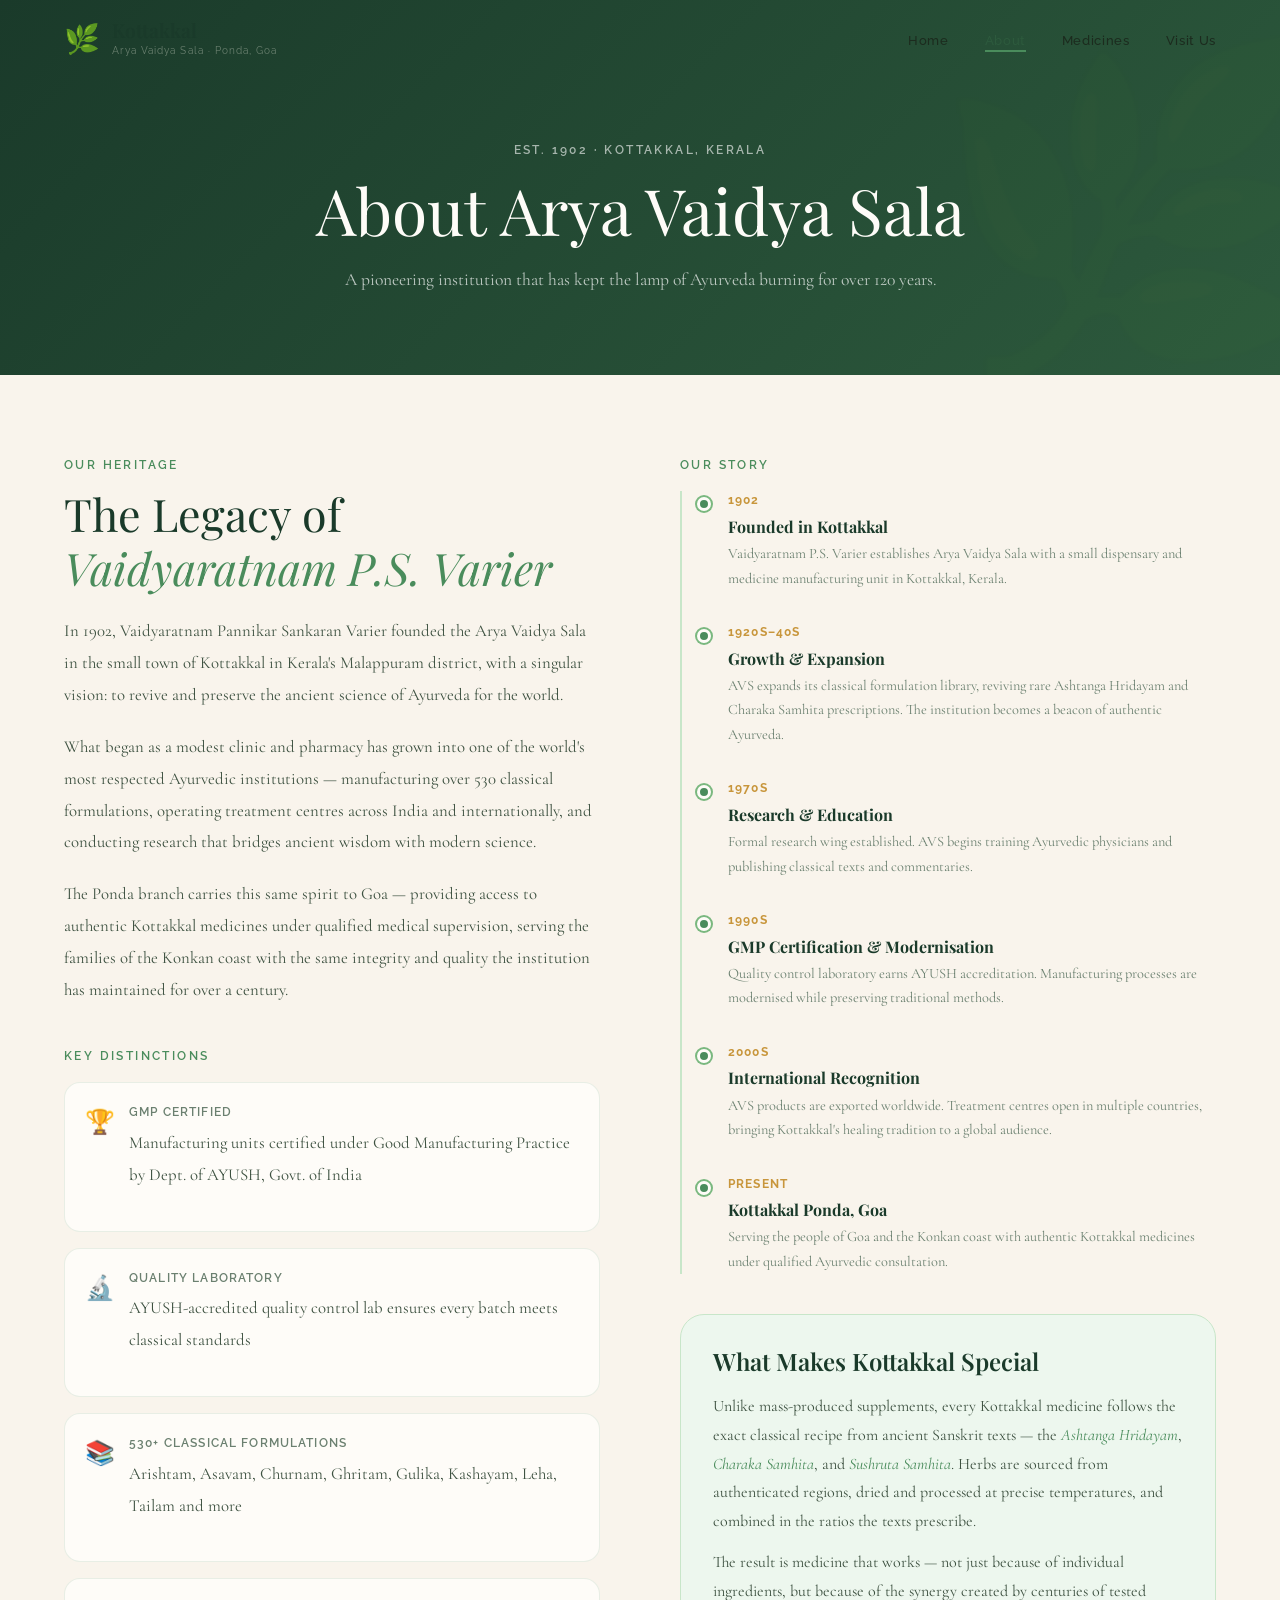
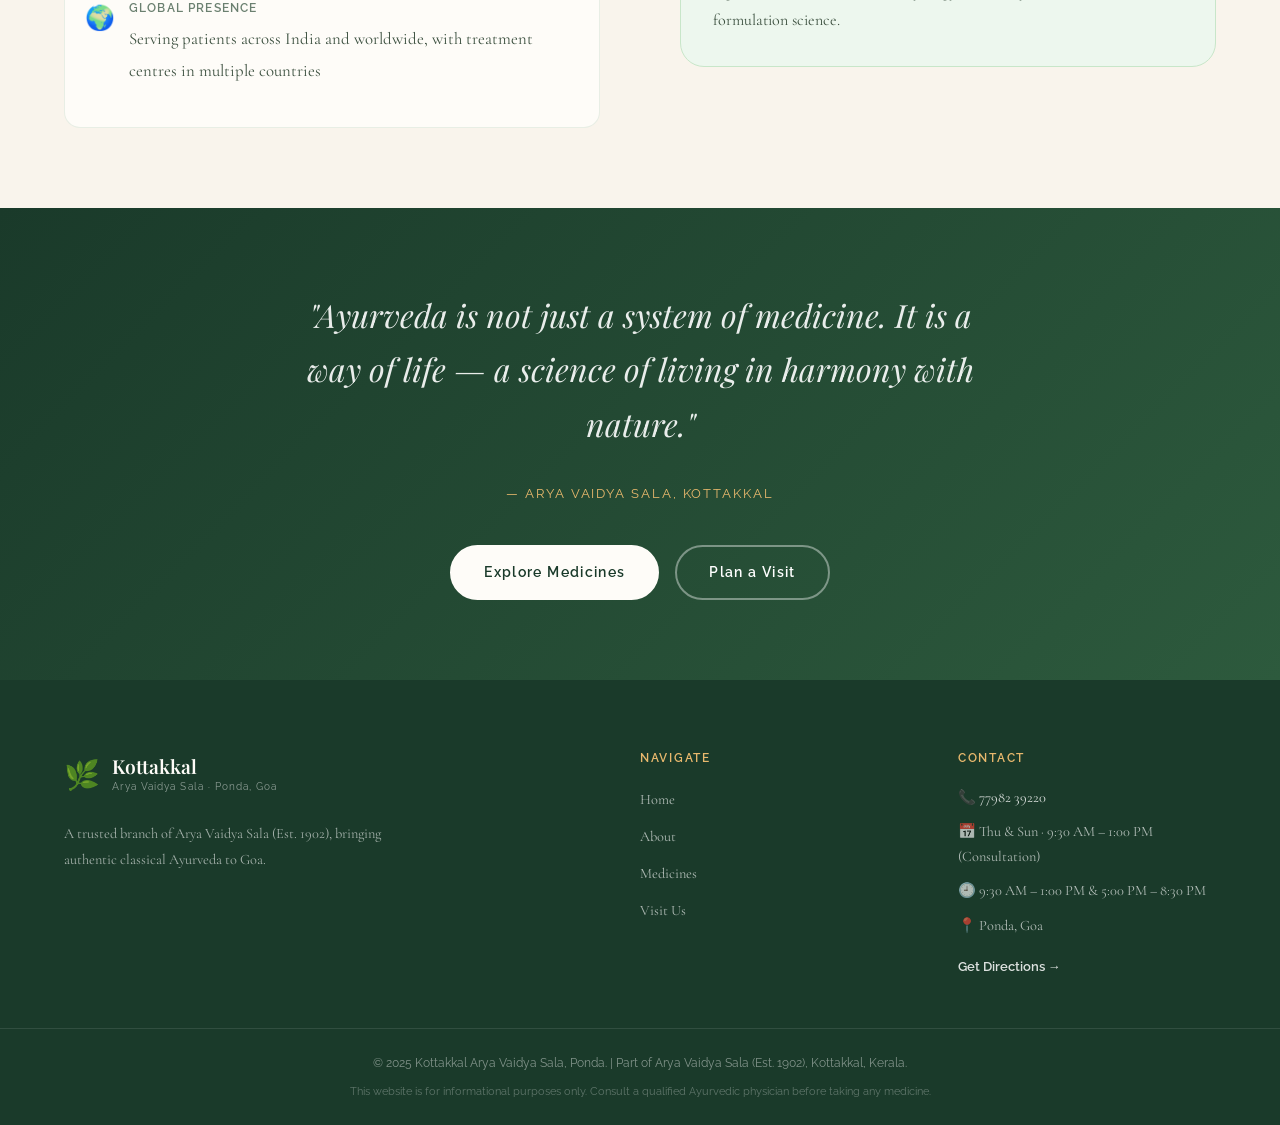
==== about.html @ ba640cdd "Initial commit — Kottakkal website with Google Analytics" ====
<!DOCTYPE html>
<html lang="en">
<head>
  <!-- Google tag (gtag.js) -->
  <script async src="https://www.googletagmanager.com/gtag/js?id=G-P31YFBQ4NJ"></script>
  <script>
    window.dataLayer = window.dataLayer || [];
    function gtag(){dataLayer.push(arguments);}
    gtag('js', new Date());

    gtag('config', 'G-P31YFBQ4NJ');
  </script>
  <meta charset="UTF-8" />
  <meta name="viewport" content="width=device-width, initial-scale=1.0" />
  <title>About – Kottakkal Arya Vaidya Sala, Ponda Goa</title>
  <link rel="stylesheet" href="style.css" />
  <link href="https://fonts.googleapis.com/css2?family=Playfair+Display:ital,wght@0,400;0,600;1,400&family=Cormorant+Garamond:ital,wght@0,300;0,400;1,300&family=Raleway:wght@300;400;500;600&display=swap" rel="stylesheet" />
  <!-- Security -->
  <meta http-equiv="X-Content-Type-Options" content="nosniff" />
  <meta name="referrer" content="strict-origin-when-cross-origin" />
  <!-- Google Analytics 4 — Replace G-XXXXXXXXXX with your Measurement ID from analytics.google.com -->
  <script async src="https://www.googletagmanager.com/gtag/js?id=G-XXXXXXXXXX"></script>
  <script>
    window.dataLayer = window.dataLayer || [];
    function gtag(){dataLayer.push(arguments);}
    gtag('js', new Date());
    gtag('config', 'G-XXXXXXXXXX');
  </script>
</head>
<body>

<!-- NAV -->
<nav class="navbar scrolled" id="navbar">
  <div class="nav-inner">
    <a href="index.html" class="logo">
      <div class="logo-leaf">🌿</div>
      <div>
        <span class="logo-title">Kottakkal</span>
        <span class="logo-sub">Arya Vaidya Sala · Ponda, Goa</span>
      </div>
    </a>
    <ul class="nav-links">
      <li><a href="index.html">Home</a></li>
      <li><a href="about.html" class="active">About</a></li>
      <li><a href="medicines.html">Medicines</a></li>
      <li><a href="index.html#visit">Visit Us</a></li>
    </ul>
    <button class="hamburger" id="hamburger" aria-label="Toggle menu">
      <span></span><span></span><span></span>
    </button>
  </div>
</nav>

<!-- PAGE HERO -->
<div class="page-hero">
  <span class="section-label" style="color:rgba(255,255,255,0.6);">Est. 1902 · Kottakkal, Kerala</span>
  <h1>About Arya Vaidya Sala</h1>
  <p>A pioneering institution that has kept the lamp of Ayurveda burning for over 120 years.</p>
</div>

<!-- ABOUT CONTENT -->
<section class="about-content">
  <div class="container">
    <div class="about-grid reveal-section">
      <div class="about-text">
        <span class="section-label">Our Heritage</span>
        <h2>The Legacy of<br><em>Vaidyaratnam P.S. Varier</em></h2>
        <p>
          In 1902, Vaidyaratnam Pannikar Sankaran Varier founded the Arya Vaidya Sala in the small town of Kottakkal in Kerala's Malappuram district, with a singular vision: to revive and preserve the ancient science of Ayurveda for the world.
        </p>
        <p>
          What began as a modest clinic and pharmacy has grown into one of the world's most respected Ayurvedic institutions — manufacturing over 530 classical formulations, operating treatment centres across India and internationally, and conducting research that bridges ancient wisdom with modern science.
        </p>
        <p>
          The Ponda branch carries this same spirit to Goa — providing access to authentic Kottakkal medicines under qualified medical supervision, serving the families of the Konkan coast with the same integrity and quality the institution has maintained for over a century.
        </p>

        <div style="margin-top: 40px;">
          <span class="section-label">Key Distinctions</span>
          <div style="display:grid; gap:16px; margin-top:16px;">
            <div class="v-card">
              <div class="v-icon">🏆</div>
              <div>
                <strong>GMP Certified</strong>
                <p>Manufacturing units certified under Good Manufacturing Practice by Dept. of AYUSH, Govt. of India</p>
              </div>
            </div>
            <div class="v-card">
              <div class="v-icon">🔬</div>
              <div>
                <strong>Quality Laboratory</strong>
                <p>AYUSH-accredited quality control lab ensures every batch meets classical standards</p>
              </div>
            </div>
            <div class="v-card">
              <div class="v-icon">📚</div>
              <div>
                <strong>530+ Classical Formulations</strong>
                <p>Arishtam, Asavam, Churnam, Ghritam, Gulika, Kashayam, Leha, Tailam and more</p>
              </div>
            </div>
            <div class="v-card">
              <div class="v-icon">🌍</div>
              <div>
                <strong>Global Presence</strong>
                <p>Serving patients across India and worldwide, with treatment centres in multiple countries</p>
              </div>
            </div>
          </div>
        </div>
      </div>

      <div>
        <span class="section-label">Our Story</span>
        <div class="timeline" style="margin-top:16px;">
          <div class="tl-item">
            <div class="tl-year">1902</div>
            <h4>Founded in Kottakkal</h4>
            <p>Vaidyaratnam P.S. Varier establishes Arya Vaidya Sala with a small dispensary and medicine manufacturing unit in Kottakkal, Kerala.</p>
          </div>
          <div class="tl-item">
            <div class="tl-year">1920s–40s</div>
            <h4>Growth & Expansion</h4>
            <p>AVS expands its classical formulation library, reviving rare Ashtanga Hridayam and Charaka Samhita prescriptions. The institution becomes a beacon of authentic Ayurveda.</p>
          </div>
          <div class="tl-item">
            <div class="tl-year">1970s</div>
            <h4>Research & Education</h4>
            <p>Formal research wing established. AVS begins training Ayurvedic physicians and publishing classical texts and commentaries.</p>
          </div>
          <div class="tl-item">
            <div class="tl-year">1990s</div>
            <h4>GMP Certification & Modernisation</h4>
            <p>Quality control laboratory earns AYUSH accreditation. Manufacturing processes are modernised while preserving traditional methods.</p>
          </div>
          <div class="tl-item">
            <div class="tl-year">2000s</div>
            <h4>International Recognition</h4>
            <p>AVS products are exported worldwide. Treatment centres open in multiple countries, bringing Kottakkal's healing tradition to a global audience.</p>
          </div>
          <div class="tl-item">
            <div class="tl-year">Present</div>
            <h4>Kottakkal Ponda, Goa</h4>
            <p>Serving the people of Goa and the Konkan coast with authentic Kottakkal medicines under qualified Ayurvedic consultation.</p>
          </div>
        </div>

        <div style="margin-top:40px; background: var(--green-mist); border-radius: var(--radius-lg); padding: 32px; border: 1px solid var(--green-pale);">
          <h3 style="color: var(--green-deep); margin-bottom: 16px;">What Makes Kottakkal Special</h3>
          <p style="font-size: 1rem; color: var(--text-mid); line-height: 1.8;">
            Unlike mass-produced supplements, every Kottakkal medicine follows the exact classical recipe from ancient Sanskrit texts — the <em>Ashtanga Hridayam</em>, <em>Charaka Samhita</em>, and <em>Sushruta Samhita</em>. Herbs are sourced from authenticated regions, dried and processed at precise temperatures, and combined in the ratios the texts prescribe.
          </p>
          <p style="font-size: 1rem; color: var(--text-mid); line-height: 1.8; margin-top: 12px;">
            The result is medicine that works — not just because of individual ingredients, but because of the synergy created by centuries of tested formulation science.
          </p>
        </div>
      </div>
    </div>
  </div>
</section>

<!-- PHILOSOPHY CALL OUT -->
<section style="background: linear-gradient(135deg, var(--green-deep), var(--green-forest)); padding: 80px 0; text-align: center;">
  <div class="container">
    <p style="font-family: var(--font-display); font-size: clamp(1.4rem, 3vw, 2rem); color: rgba(255,255,255,0.9); font-style: italic; max-width: 700px; margin: 0 auto 32px; line-height: 1.7;">
      "Ayurveda is not just a system of medicine. It is a way of life — a science of living in harmony with nature."
    </p>
    <p style="font-family: var(--font-ui); font-size: 0.8rem; letter-spacing: 0.15em; text-transform: uppercase; color: var(--gold-light);">— Arya Vaidya Sala, Kottakkal</p>
    <div style="margin-top: 40px; display: flex; gap: 16px; justify-content: center; flex-wrap: wrap;">
      <a href="medicines.html" class="btn btn-light">Explore Medicines</a>
      <a href="index.html#visit" class="btn btn-outline" style="border-color:rgba(255,255,255,0.4); color:white;">Plan a Visit</a>
    </div>
  </div>
</section>

<!-- FOOTER -->
<footer class="footer">
  <div class="footer-top">
    <div class="container">
      <div class="footer-grid">
        <div class="f-brand">
          <div class="logo">
            <div class="logo-leaf">🌿</div>
            <div>
              <span class="logo-title">Kottakkal</span>
              <span class="logo-sub">Arya Vaidya Sala · Ponda, Goa</span>
            </div>
          </div>
          <p>A trusted branch of Arya Vaidya Sala (Est. 1902), bringing authentic classical Ayurveda to Goa.</p>
        </div>
        <div class="f-links">
          <h4>Navigate</h4>
          <ul>
            <li><a href="index.html">Home</a></li>
            <li><a href="about.html">About</a></li>
            <li><a href="medicines.html">Medicines</a></li>
            <li><a href="index.html#visit">Visit Us</a></li>
          </ul>
        </div>
        <div class="f-contact">
          <h4>Contact</h4>
          <p>📞 <a href="tel:+917798239220">77982 39220</a></p>
          <p>📅 Thu &amp; Sun · 9:30 AM – 1:00 PM (Consultation)</p>
          <p>🕘 9:30 AM – 1:00 PM &amp; 5:00 PM – 8:30 PM</p>
          <p>📍 Ponda, Goa</p>
          <a href="https://share.google/JY4c1qZV1Y5HdzWoJ" target="_blank" rel="noopener noreferrer" class="map-link">Get Directions →</a>
        </div>
      </div>
    </div>
  </div>
  <div class="footer-bottom">
    <p>© 2025 Kottakkal Arya Vaidya Sala, Ponda. | Part of Arya Vaidya Sala (Est. 1902), Kottakkal, Kerala.</p>
    <p class="disclaimer">This website is for informational purposes only. Consult a qualified Ayurvedic physician before taking any medicine.</p>
  </div>
</footer>

<script src="script.js"></script>
</body>
</html>
---- style.css ----
/* ============================================================
   KOTTAKKAL ARYA VAIDYA SALA – PONDA, GOA
   Natural · Organic · Ayurvedic Design System
   ============================================================ */

/* ─── CSS VARIABLES ─── */
:root {
  --green-deep:    #1a3a2a;
  --green-forest:  #2d5a3d;
  --green-mid:     #4a8c5c;
  --green-light:   #7ab87f;
  --green-pale:    #c8e6c9;
  --green-mist:    #edf7ee;

  --gold:          #c8963c;
  --gold-light:    #e8b86d;
  --gold-pale:     #fdf3e3;

  --earth:         #8b5e3c;
  --earth-light:   #d4956a;

  --goa-terracotta:#c96b3b;
  --goa-teal:      #2a7c6f;
  --goa-sand:      #f5ead6;
  --kerala-red:    #b5341e;
  --kerala-ochre:  #d4893a;

  --white:         #fefcf8;
  --cream:         #f9f4ec;
  --text-dark:     #1c2b1e;
  --text-mid:      #3d5140;
  --text-soft:     #6b8070;

  --shadow-soft:   0 8px 32px rgba(26,58,42,0.10);
  --shadow-card:   0 4px 24px rgba(26,58,42,0.12);
  --shadow-hover:  0 12px 40px rgba(26,58,42,0.20);

  --radius-sm:     8px;
  --radius-md:     16px;
  --radius-lg:     24px;
  --radius-xl:     40px;

  --font-display:  'Playfair Display', Georgia, serif;
  --font-body:     'Cormorant Garamond', Georgia, serif;
  --font-ui:       'Raleway', sans-serif;

  --transition:    all 0.4s cubic-bezier(0.25, 0.46, 0.45, 0.94);
}

/* ─── RESET & BASE ─── */
*, *::before, *::after { box-sizing: border-box; margin: 0; padding: 0; }

html {
  scroll-behavior: smooth;
  font-size: 16px;
}

body {
  font-family: var(--font-body);
  background: var(--white);
  color: var(--text-dark);
  overflow-x: hidden;
  line-height: 1.7;
}

a { text-decoration: none; color: inherit; }
ul { list-style: none; }
img { max-width: 100%; display: block; }

.container {
  max-width: 1200px;
  margin: 0 auto;
  padding: 0 24px;
}

/* ─── SCROLL ANIMATIONS ─── */
.reveal { opacity: 0; transform: translateY(30px); animation: revealUp 0.8s ease forwards; }
.reveal:nth-child(1) { animation-delay: 0.1s; }
.reveal:nth-child(2) { animation-delay: 0.3s; }
.reveal:nth-child(3) { animation-delay: 0.5s; }
.reveal:nth-child(4) { animation-delay: 0.7s; }

.reveal-section { opacity: 0; transform: translateY(40px); transition: opacity 0.7s ease, transform 0.7s ease; }
.reveal-section.visible { opacity: 1; transform: translateY(0); }

.reveal-card { opacity: 0; transform: translateY(30px); transition: opacity 0.6s ease, transform 0.6s ease; }
.reveal-card.visible { opacity: 1; transform: translateY(0); }

@keyframes revealUp {
  to { opacity: 1; transform: translateY(0); }
}

/* ─── TYPOGRAPHY ─── */
h1, h2, h3, h4 { font-family: var(--font-display); line-height: 1.2; }
h1 { font-size: clamp(2.4rem, 5vw, 4rem); font-weight: 400; }
h2 { font-size: clamp(1.8rem, 3.5vw, 2.8rem); font-weight: 400; }
h3 { font-size: clamp(1.2rem, 2vw, 1.5rem); font-weight: 600; }
em { font-style: italic; color: var(--green-mid); }

.section-label {
  font-family: var(--font-ui);
  font-size: 0.75rem;
  font-weight: 600;
  letter-spacing: 0.2em;
  text-transform: uppercase;
  color: var(--green-mid);
  display: block;
  margin-bottom: 12px;
}

/* ─── BUTTONS ─── */
.btn {
  font-family: var(--font-ui);
  font-size: 0.85rem;
  font-weight: 600;
  letter-spacing: 0.1em;
  padding: 14px 32px;
  border-radius: 50px;
  display: inline-flex;
  align-items: center;
  gap: 8px;
  cursor: pointer;
  transition: var(--transition);
  border: 2px solid transparent;
}

.btn-primary {
  background: var(--green-forest);
  color: var(--white);
  border-color: var(--green-forest);
}
.btn-primary:hover {
  background: var(--green-deep);
  border-color: var(--green-deep);
  transform: translateY(-2px);
  box-shadow: var(--shadow-hover);
}

.btn-outline {
  background: transparent;
  color: var(--green-deep);
  border-color: var(--green-forest);
}
.btn-outline:hover {
  background: var(--green-forest);
  color: var(--white);
  transform: translateY(-2px);
}

.btn-light {
  background: var(--white);
  color: var(--green-deep);
  border-color: var(--white);
}
.btn-light:hover {
  background: var(--gold-pale);
  transform: translateY(-2px);
  box-shadow: var(--shadow-hover);
}

.btn-gold {
  background: var(--gold);
  color: var(--white);
  border-color: var(--gold);
}
.btn-gold:hover {
  background: #b5843a;
  transform: translateY(-2px);
}

/* ─── NAVBAR ─── */
.navbar {
  position: fixed;
  top: 0;
  left: 0;
  right: 0;
  z-index: 1000;
  padding: 16px 0;
  transition: var(--transition);
}

.navbar.scrolled {
  background: rgba(253, 252, 248, 0.97);
  backdrop-filter: blur(12px);
  padding: 10px 0;
  box-shadow: 0 2px 20px rgba(26,58,42,0.10);
}

.nav-inner {
  max-width: 1200px;
  margin: 0 auto;
  padding: 0 24px;
  display: flex;
  align-items: center;
  justify-content: space-between;
}

.logo {
  display: flex;
  align-items: center;
  gap: 12px;
  cursor: pointer;
}

.logo-leaf {
  font-size: 1.8rem;
  animation: leafSway 4s ease-in-out infinite;
}

@keyframes leafSway {
  0%, 100% { transform: rotate(-5deg); }
  50% { transform: rotate(5deg); }
}

.logo-title {
  display: block;
  font-family: var(--font-display);
  font-size: 1.2rem;
  font-weight: 600;
  color: var(--green-deep);
  line-height: 1;
}

.logo-sub {
  display: block;
  font-family: var(--font-ui);
  font-size: 0.65rem;
  font-weight: 400;
  letter-spacing: 0.1em;
  color: var(--text-soft);
  margin-top: 2px;
}

.nav-links {
  display: flex;
  align-items: center;
  gap: 36px;
}

.nav-links a {
  font-family: var(--font-ui);
  font-size: 0.82rem;
  font-weight: 500;
  letter-spacing: 0.05em;
  color: var(--text-dark);
  position: relative;
  transition: color 0.3s;
}

.nav-links a::after {
  content: '';
  position: absolute;
  bottom: -4px;
  left: 0;
  width: 0;
  height: 2px;
  background: var(--green-mid);
  transition: width 0.3s;
}

.nav-links a:hover, .nav-links a.active {
  color: var(--green-forest);
}
.nav-links a:hover::after, .nav-links a.active::after { width: 100%; }

.hamburger {
  display: none;
  flex-direction: column;
  gap: 5px;
  background: none;
  border: none;
  cursor: pointer;
  padding: 4px;
}
.hamburger span {
  display: block;
  width: 24px;
  height: 2px;
  background: var(--green-deep);
  transition: var(--transition);
}

/* ─── HERO ─── */
.hero {
  min-height: 100vh;
  display: flex;
  align-items: center;
  justify-content: center;
  position: relative;
  overflow: hidden;
  background: linear-gradient(135deg, #0e2018 0%, #1a3a2a 40%, #2d5a3d 70%, #1e4a32 100%);
}

.hero-bg {
  position: absolute;
  inset: 0;
  overflow: hidden;
}

.hero-leaf {
  position: absolute;
  border-radius: 50% 0 50% 0;
  opacity: 0.08;
  animation: floatLeaf 8s ease-in-out infinite;
}

.hero-leaf1 {
  width: 400px; height: 400px;
  background: var(--green-light);
  top: -100px; right: -100px;
  animation-delay: 0s;
}
.hero-leaf2 {
  width: 250px; height: 250px;
  background: var(--gold-light);
  bottom: 50px; left: -60px;
  animation-delay: 2s;
  border-radius: 0 50% 0 50%;
}
.hero-leaf3 {
  width: 180px; height: 180px;
  background: var(--green-pale);
  top: 40%; right: 10%;
  animation-delay: 4s;
}

@keyframes floatLeaf {
  0%, 100% { transform: translateY(0) rotate(0deg); }
  50% { transform: translateY(-20px) rotate(5deg); }
}

.ripple-circle {
  position: absolute;
  border-radius: 50%;
  border: 1px solid rgba(255,255,255,0.06);
  animation: ripple 8s linear infinite;
}
.r1 { width: 300px; height: 300px; top: 20%; right: 15%; animation-delay: 0s; }
.r2 { width: 500px; height: 500px; top: 10%; right: 5%; animation-delay: 2s; }
.r3 { width: 700px; height: 700px; top: 0%; right: -5%; animation-delay: 4s; }

@keyframes ripple {
  0% { opacity: 0; transform: scale(0.8); }
  50% { opacity: 1; }
  100% { opacity: 0; transform: scale(1.2); }
}

.hero-content {
  position: relative;
  z-index: 2;
  text-align: center;
  padding: 120px 24px 60px;
  max-width: 800px;
}

.hero-tagline {
  font-family: var(--font-ui);
  font-size: 0.78rem;
  font-weight: 600;
  letter-spacing: 0.3em;
  text-transform: uppercase;
  color: var(--gold-light);
  margin-bottom: 24px;
}

.hero-title {
  color: var(--white);
  font-size: clamp(2.8rem, 6vw, 5rem);
  font-weight: 400;
  line-height: 1.15;
  margin-bottom: 28px;
}

.hero-title em {
  color: var(--gold-light);
  font-style: italic;
}

.hero-sub {
  font-size: clamp(1rem, 1.8vw, 1.25rem);
  color: rgba(255,255,255,0.75);
  margin-bottom: 44px;
  line-height: 1.8;
  font-weight: 300;
}

.hero-sub strong {
  color: var(--gold-light);
  font-weight: 400;
}

.hero-cta {
  display: flex;
  gap: 16px;
  justify-content: center;
  flex-wrap: wrap;
}

.hero-scroll-hint {
  position: absolute;
  bottom: 40px;
  left: 50%;
  transform: translateX(-50%);
  display: flex;
  flex-direction: column;
  align-items: center;
  gap: 8px;
  color: rgba(255,255,255,0.5);
  font-family: var(--font-ui);
  font-size: 0.7rem;
  letter-spacing: 0.15em;
  text-transform: uppercase;
  animation: fadeInUp 1s ease 1.5s both;
}

.scroll-arrow {
  width: 24px;
  height: 24px;
  border-right: 2px solid rgba(255,255,255,0.4);
  border-bottom: 2px solid rgba(255,255,255,0.4);
  transform: rotate(45deg);
  animation: bounce 2s ease-in-out infinite;
}

@keyframes bounce {
  0%, 100% { transform: rotate(45deg) translateY(0); }
  50% { transform: rotate(45deg) translateY(6px); }
}

@keyframes fadeInUp {
  from { opacity: 0; transform: translateX(-50%) translateY(20px); }
  to { opacity: 1; transform: translateX(-50%) translateY(0); }
}

/* ─── BANNER STRIP ─── */
.banner-strip {
  background: var(--green-deep);
  padding: 14px 0;
  overflow: hidden;
}

.strip-content {
  display: flex;
  align-items: center;
  gap: 24px;
  font-family: var(--font-ui);
  font-size: 0.78rem;
  font-weight: 500;
  color: rgba(255,255,255,0.85);
  letter-spacing: 0.05em;
  justify-content: center;
  flex-wrap: wrap;
  padding: 0 24px;
}

.sep { color: var(--gold-light); }

/* ─── PHILOSOPHY ─── */
.philosophy {
  padding: 100px 0;
  background: var(--cream);
}

.phi-grid {
  display: grid;
  grid-template-columns: 1fr 1fr;
  gap: 80px;
  align-items: center;
}

.phi-img-wrap {
  position: relative;
  width: 100%;
  aspect-ratio: 1;
  max-width: 420px;
  margin: 0 auto;
}

.phi-img-bg {
  position: absolute;
  inset: 0;
  border-radius: 50%;
  background: radial-gradient(circle at 40% 40%, var(--green-pale) 0%, var(--green-mist) 60%, transparent 100%);
  border: 2px solid var(--green-pale);
}

.phi-mandala {
  position: absolute;
  inset: 15%;
  border-radius: 50%;
  background:
    radial-gradient(circle at center, var(--gold-pale) 0%, transparent 50%),
    repeating-conic-gradient(from 0deg, var(--green-pale) 0deg 10deg, transparent 10deg 20deg);
  opacity: 0.6;
  animation: rotateMandala 30s linear infinite;
}

@keyframes rotateMandala {
  to { transform: rotate(360deg); }
}

.phi-img-wrap::before {
  content: '🌿';
  position: absolute;
  top: 50%;
  left: 50%;
  transform: translate(-50%, -50%);
  font-size: 6rem;
  z-index: 2;
}

.phi-text h2 {
  margin-bottom: 24px;
  color: var(--green-deep);
}

.phi-text p {
  color: var(--text-mid);
  margin-bottom: 20px;
  font-size: 1.1rem;
  line-height: 1.9;
}

.phi-pillars {
  display: grid;
  grid-template-columns: repeat(4, 1fr);
  gap: 16px;
  margin-top: 36px;
}

.pillar {
  text-align: center;
  padding: 16px 8px;
  background: var(--white);
  border-radius: var(--radius-md);
  border: 1px solid var(--green-pale);
  transition: var(--transition);
}

.pillar:hover {
  transform: translateY(-4px);
  box-shadow: var(--shadow-card);
  border-color: var(--green-light);
}

.pillar-icon { font-size: 1.5rem; margin-bottom: 8px; }
.pillar span {
  font-family: var(--font-ui);
  font-size: 0.7rem;
  font-weight: 600;
  letter-spacing: 0.08em;
  color: var(--text-soft);
  text-transform: uppercase;
}

/* ─── CATEGORIES ─── */
.categories {
  padding: 100px 0;
  background: var(--white);
}

.section-header {
  text-align: center;
  margin-bottom: 60px;
}

.section-header h2 {
  color: var(--green-deep);
  margin-top: 8px;
}

.cat-grid {
  display: grid;
  grid-template-columns: repeat(4, 1fr);
  gap: 20px;
}

.cat-card {
  background: var(--cream);
  border: 1px solid rgba(74,140,92,0.15);
  border-radius: var(--radius-lg);
  padding: 32px 24px;
  display: flex;
  flex-direction: column;
  gap: 12px;
  transition: var(--transition);
  position: relative;
  overflow: hidden;
  cursor: pointer;
}

.cat-card::before {
  content: '';
  position: absolute;
  top: 0;
  left: 0;
  right: 0;
  height: 3px;
  background: linear-gradient(90deg, var(--green-mid), var(--gold));
  transform: scaleX(0);
  transition: transform 0.4s;
  transform-origin: left;
}

.cat-card:hover::before { transform: scaleX(1); }

.cat-card:hover {
  transform: translateY(-6px);
  box-shadow: var(--shadow-hover);
  border-color: var(--green-light);
  background: var(--white);
}

.cat-icon { font-size: 2rem; }
.cat-card h3 { color: var(--green-deep); font-size: 1rem; }
.cat-card p {
  font-size: 0.88rem;
  color: var(--text-soft);
  line-height: 1.7;
  flex: 1;
}
.cat-link {
  font-family: var(--font-ui);
  font-size: 0.78rem;
  font-weight: 600;
  color: var(--green-mid);
  letter-spacing: 0.05em;
}

/* ─── FEATURED ─── */
.featured {
  position: relative;
  padding: 100px 0;
  background: linear-gradient(160deg, var(--green-deep) 0%, var(--green-forest) 50%, var(--goa-teal) 100%);
  overflow: hidden;
}

.featured::before {
  content: '';
  position: absolute;
  top: -50px;
  left: -50px;
  right: -50px;
  bottom: -50px;
  background-image:
    radial-gradient(circle at 20% 20%, rgba(255,255,255,0.04) 0%, transparent 50%),
    radial-gradient(circle at 80% 80%, rgba(200,150,60,0.08) 0%, transparent 50%);
}

.featured-grid {
  display: grid;
  grid-template-columns: repeat(3, 1fr);
  gap: 24px;
  margin-bottom: 48px;
}

.feat-card {
  background: rgba(255,255,255,0.07);
  backdrop-filter: blur(10px);
  border: 1px solid rgba(255,255,255,0.12);
  border-radius: var(--radius-lg);
  padding: 36px 28px;
  transition: var(--transition);
  position: relative;
  overflow: hidden;
}

.feat-card:hover {
  background: rgba(255,255,255,0.12);
  transform: translateY(-6px);
  box-shadow: 0 20px 60px rgba(0,0,0,0.3);
}

.feat-num {
  font-family: var(--font-display);
  font-size: 3rem;
  font-weight: 600;
  color: rgba(255,255,255,0.08);
  line-height: 1;
  margin-bottom: 12px;
}

.feat-card h3 {
  color: var(--white);
  font-size: 1.15rem;
  margin-bottom: 12px;
}

.feat-card p {
  color: rgba(255,255,255,0.72);
  font-size: 0.92rem;
  line-height: 1.8;
  margin-bottom: 20px;
}

.feat-tag {
  font-family: var(--font-ui);
  font-size: 0.68rem;
  font-weight: 600;
  letter-spacing: 0.12em;
  text-transform: uppercase;
  color: var(--gold-light);
  background: rgba(200,150,60,0.15);
  border: 1px solid rgba(200,150,60,0.3);
  border-radius: 20px;
  padding: 5px 14px;
  display: inline-block;
}

.featured-cta { text-align: center; }

/* ─── VISIT ─── */
.visit {
  padding: 100px 0;
  background: var(--goa-sand);
}

.visit-grid {
  display: grid;
  grid-template-columns: 1fr 1fr;
  gap: 64px;
  align-items: start;
}

.visit-info h2 { color: var(--green-deep); margin-bottom: 32px; }

.visit-cards {
  display: grid;
  grid-template-columns: 1fr 1fr;
  gap: 16px;
  margin-bottom: 36px;
}

.v-card {
  background: var(--white);
  border-radius: var(--radius-md);
  padding: 20px;
  display: flex;
  align-items: flex-start;
  gap: 14px;
  border: 1px solid rgba(74,140,92,0.12);
  transition: var(--transition);
}

.v-card:hover {
  transform: translateY(-3px);
  box-shadow: var(--shadow-card);
}

.v-icon { font-size: 1.5rem; flex-shrink: 0; }

.v-card strong {
  display: block;
  font-family: var(--font-ui);
  font-size: 0.72rem;
  font-weight: 600;
  letter-spacing: 0.1em;
  text-transform: uppercase;
  color: var(--text-soft);
  margin-bottom: 4px;
}

.v-card p {
  font-size: 1.05rem;
  color: var(--text-dark);
  font-weight: 400;
}

.v-card a {
  color: var(--green-forest);
  font-weight: 600;
}

.map-btn { margin-top: 8px; }

.map-embed {
  border-radius: var(--radius-lg);
  overflow: hidden;
  box-shadow: var(--shadow-soft);
}

.map-note {
  display: flex;
  align-items: flex-start;
  gap: 12px;
  margin-top: 20px;
  background: var(--white);
  padding: 16px 20px;
  border-radius: var(--radius-md);
  border-left: 3px solid var(--green-mid);
}

.map-note span { font-size: 1.2rem; }
.map-note p {
  font-size: 0.9rem;
  color: var(--text-soft);
  line-height: 1.6;
}

/* ─── HERITAGE ─── */
.heritage {
  padding: 100px 0;
  background: linear-gradient(135deg, var(--green-mist) 0%, var(--cream) 100%);
}

.heritage-content {
  display: grid;
  grid-template-columns: 1fr auto;
  gap: 80px;
  align-items: center;
}

.heritage-text h2 { color: var(--green-deep); margin-bottom: 24px; }
.heritage-text p {
  font-size: 1.1rem;
  color: var(--text-mid);
  line-height: 1.9;
  margin-bottom: 16px;
  max-width: 560px;
}

.heritage-icons {
  display: grid;
  grid-template-columns: repeat(2, 1fr);
  gap: 20px;
}

.h-icon {
  background: var(--white);
  border: 1px solid var(--green-pale);
  border-radius: var(--radius-md);
  padding: 24px 20px;
  text-align: center;
  transition: var(--transition);
  min-width: 130px;
}

.h-icon:hover {
  transform: translateY(-4px);
  box-shadow: var(--shadow-card);
  border-color: var(--green-light);
}

.h-icon span { font-size: 2rem; display: block; margin-bottom: 10px; }
.h-icon p {
  font-family: var(--font-ui);
  font-size: 0.72rem;
  font-weight: 600;
  letter-spacing: 0.08em;
  text-transform: uppercase;
  color: var(--text-soft);
  line-height: 1.4;
}

/* ─── FOOTER ─── */
.footer { background: var(--green-deep); color: rgba(255,255,255,0.8); }

.footer-top { padding: 72px 0 48px; }

.footer-grid {
  display: grid;
  grid-template-columns: 2fr 1fr 1fr;
  gap: 60px;
}

.f-brand .logo { margin-bottom: 20px; }
.f-brand .logo-title { color: var(--white); }
.f-brand .logo-sub { color: rgba(255,255,255,0.5); }
.f-brand p {
  font-size: 0.9rem;
  color: rgba(255,255,255,0.6);
  line-height: 1.8;
  max-width: 320px;
}

.f-links h4, .f-contact h4 {
  font-family: var(--font-ui);
  font-size: 0.72rem;
  font-weight: 600;
  letter-spacing: 0.15em;
  text-transform: uppercase;
  color: var(--gold-light);
  margin-bottom: 20px;
}

.f-links ul li { margin-bottom: 10px; }
.f-links a {
  font-size: 0.9rem;
  color: rgba(255,255,255,0.65);
  transition: color 0.3s;
}
.f-links a:hover { color: var(--white); }

.f-contact p {
  font-size: 0.9rem;
  color: rgba(255,255,255,0.65);
  margin-bottom: 10px;
}
.f-contact a { color: rgba(255,255,255,0.85); }
.f-contact a:hover { color: var(--gold-light); }

.map-link {
  font-family: var(--font-ui);
  font-size: 0.8rem;
  font-weight: 600;
  color: var(--gold-light);
  display: inline-block;
  margin-top: 8px;
  transition: color 0.3s;
}
.map-link:hover { color: var(--white); }

.footer-bottom {
  border-top: 1px solid rgba(255,255,255,0.1);
  padding: 24px 0;
  text-align: center;
  font-family: var(--font-ui);
  font-size: 0.75rem;
  color: rgba(255,255,255,0.45);
  line-height: 1.8;
}

.disclaimer {
  margin-top: 6px;
  font-size: 0.7rem;
  color: rgba(255,255,255,0.3);
}

/* ─── MEDICINES PAGE ─── */
.page-hero {
  background: linear-gradient(135deg, var(--green-deep) 0%, var(--green-forest) 100%);
  padding: 140px 24px 80px;
  text-align: center;
  position: relative;
  overflow: hidden;
}

.page-hero::before {
  content: '🌿';
  position: absolute;
  font-size: 20rem;
  opacity: 0.03;
  top: -50px;
  right: -50px;
}

.page-hero h1 { color: var(--white); margin-bottom: 16px; }
.page-hero p {
  color: rgba(255,255,255,0.7);
  font-size: 1.1rem;
  max-width: 600px;
  margin: 0 auto;
}

/* FILTERS */
.medicine-filters {
  background: var(--white);
  border-bottom: 1px solid var(--green-pale);
  padding: 24px 0;
  position: sticky;
  top: 60px;
  z-index: 100;
}

.filter-inner {
  max-width: 1200px;
  margin: 0 auto;
  padding: 0 24px;
  display: flex;
  gap: 12px;
  flex-wrap: wrap;
  align-items: center;
}

.filter-label {
  font-family: var(--font-ui);
  font-size: 0.75rem;
  font-weight: 600;
  letter-spacing: 0.1em;
  text-transform: uppercase;
  color: var(--text-soft);
  margin-right: 8px;
}

.filter-btn {
  font-family: var(--font-ui);
  font-size: 0.78rem;
  font-weight: 500;
  padding: 8px 20px;
  border-radius: 50px;
  border: 1.5px solid var(--green-pale);
  background: transparent;
  color: var(--text-mid);
  cursor: pointer;
  transition: var(--transition);
}
.filter-btn:hover { border-color: var(--green-mid); color: var(--green-forest); }
.filter-btn.active {
  background: var(--green-forest);
  border-color: var(--green-forest);
  color: var(--white);
}

.filter-search {
  margin-left: auto;
  display: flex;
  align-items: center;
  gap: 10px;
  background: var(--cream);
  border: 1.5px solid var(--green-pale);
  border-radius: 50px;
  padding: 8px 16px;
  transition: var(--transition);
}

.filter-search:focus-within {
  border-color: var(--green-mid);
  background: var(--white);
}

.filter-search input {
  background: none;
  border: none;
  outline: none;
  font-family: var(--font-body);
  font-size: 0.95rem;
  color: var(--text-dark);
  width: 200px;
}

.filter-search input::placeholder { color: var(--text-soft); }

/* MEDICINE GRID */
.medicines-section {
  padding: 60px 0 100px;
  background: var(--cream);
}

.medicines-grid {
  display: grid;
  grid-template-columns: repeat(3, 1fr);
  gap: 24px;
}

.med-card {
  background: var(--white);
  border-radius: var(--radius-lg);
  overflow: hidden;
  border: 1px solid rgba(74,140,92,0.10);
  transition: var(--transition);
  display: flex;
  flex-direction: column;
}

.med-card:hover {
  transform: translateY(-6px);
  box-shadow: var(--shadow-hover);
  border-color: var(--green-light);
}

.med-card-header {
  background: linear-gradient(135deg, var(--green-mist), var(--cream));
  padding: 28px 24px 20px;
  position: relative;
  display: flex;
  align-items: flex-start;
  gap: 16px;
}

.med-emoji {
  font-size: 2rem;
  flex-shrink: 0;
  width: 52px;
  height: 52px;
  background: var(--white);
  border-radius: 50%;
  display: flex;
  align-items: center;
  justify-content: center;
  box-shadow: 0 2px 8px rgba(0,0,0,0.06);
}

.med-meta { flex: 1; }
.med-meta h3 {
  font-size: 1rem;
  color: var(--green-deep);
  line-height: 1.3;
  margin-bottom: 6px;
}

.med-cat-tag {
  font-family: var(--font-ui);
  font-size: 0.65rem;
  font-weight: 600;
  letter-spacing: 0.1em;
  text-transform: uppercase;
  color: var(--green-mid);
  background: rgba(74,140,92,0.1);
  padding: 3px 10px;
  border-radius: 10px;
  display: inline-block;
}

.med-card-body {
  padding: 20px 24px 24px;
  flex: 1;
  display: flex;
  flex-direction: column;
  gap: 12px;
}

.med-desc {
  font-size: 0.92rem;
  color: var(--text-mid);
  line-height: 1.75;
  flex: 1;
}

.med-unit {
  font-family: var(--font-ui);
  font-size: 0.72rem;
  font-weight: 500;
  color: var(--text-soft);
  border-top: 1px solid var(--green-pale);
  padding-top: 12px;
}

.no-results {
  grid-column: 1 / -1;
  text-align: center;
  padding: 80px 24px;
  color: var(--text-soft);
}

.no-results p { font-size: 1.1rem; margin-top: 12px; }

/* ─── ABOUT PAGE ─── */
.about-content {
  padding: 80px 0;
  background: var(--cream);
}

.about-grid {
  display: grid;
  grid-template-columns: 1fr 1fr;
  gap: 80px;
  align-items: start;
}

.about-text h2 { color: var(--green-deep); margin-bottom: 20px; }
.about-text p {
  font-size: 1.05rem;
  color: var(--text-mid);
  line-height: 1.9;
  margin-bottom: 20px;
}

.timeline {
  position: relative;
  padding-left: 24px;
}
.timeline::before {
  content: '';
  position: absolute;
  left: 0;
  top: 0;
  bottom: 0;
  width: 2px;
  background: var(--green-pale);
}

.tl-item {
  position: relative;
  margin-bottom: 32px;
  padding-left: 24px;
}
.tl-item::before {
  content: '';
  position: absolute;
  left: -7px;
  top: 6px;
  width: 14px;
  height: 14px;
  border-radius: 50%;
  background: var(--green-mid);
  border: 3px solid var(--white);
  box-shadow: 0 0 0 2px var(--green-light);
}

.tl-year {
  font-family: var(--font-ui);
  font-size: 0.72rem;
  font-weight: 700;
  letter-spacing: 0.1em;
  text-transform: uppercase;
  color: var(--gold);
  margin-bottom: 6px;
}
.tl-item h4 { color: var(--green-deep); margin-bottom: 6px; }
.tl-item p {
  font-size: 0.9rem;
  color: var(--text-soft);
  line-height: 1.7;
  margin-bottom: 0;
}

/* ─── RESPONSIVE ─── */
@media (max-width: 1024px) {
  .cat-grid { grid-template-columns: repeat(2, 1fr); }
  .featured-grid { grid-template-columns: repeat(2, 1fr); }
  .phi-grid { gap: 48px; }
  .medicines-grid { grid-template-columns: repeat(2, 1fr); }
  .footer-grid { grid-template-columns: 1fr 1fr; gap: 40px; }
  .f-brand { grid-column: 1 / -1; }
}

@media (max-width: 768px) {
  .nav-links { display: none; }
  .hamburger { display: flex; }
  .nav-links.open {
    display: flex;
    flex-direction: column;
    position: fixed;
    top: 0; left: 0; right: 0; bottom: 0;
    background: var(--white);
    justify-content: center;
    align-items: center;
    gap: 32px;
    z-index: 999;
    font-size: 1.2rem;
  }

  .phi-grid { grid-template-columns: 1fr; }
  .phi-image { display: none; }
  .phi-pillars { grid-template-columns: repeat(2, 1fr); }

  .visit-grid { grid-template-columns: 1fr; }
  .visit-cards { grid-template-columns: 1fr 1fr; }
  .heritage-content { grid-template-columns: 1fr; }
  .heritage-icons { grid-template-columns: repeat(4, 1fr); }

  .featured-grid { grid-template-columns: 1fr; }
  .medicines-grid { grid-template-columns: 1fr; }
  .cat-grid { grid-template-columns: 1fr 1fr; }

  .footer-grid { grid-template-columns: 1fr; gap: 32px; }

  .about-grid { grid-template-columns: 1fr; }

  .filter-search { width: 100%; }
  .filter-search input { width: 100%; }

  .strip-content { flex-direction: column; gap: 8px; text-align: center; }
  .sep { display: none; }
}

@media (max-width: 480px) {
  .cat-grid { grid-template-columns: 1fr; }
  .phi-pillars { grid-template-columns: repeat(2, 1fr); }
  .visit-cards { grid-template-columns: 1fr; }
  .heritage-icons { grid-template-columns: repeat(2, 1fr); }
  .hero-cta { flex-direction: column; align-items: center; }
}
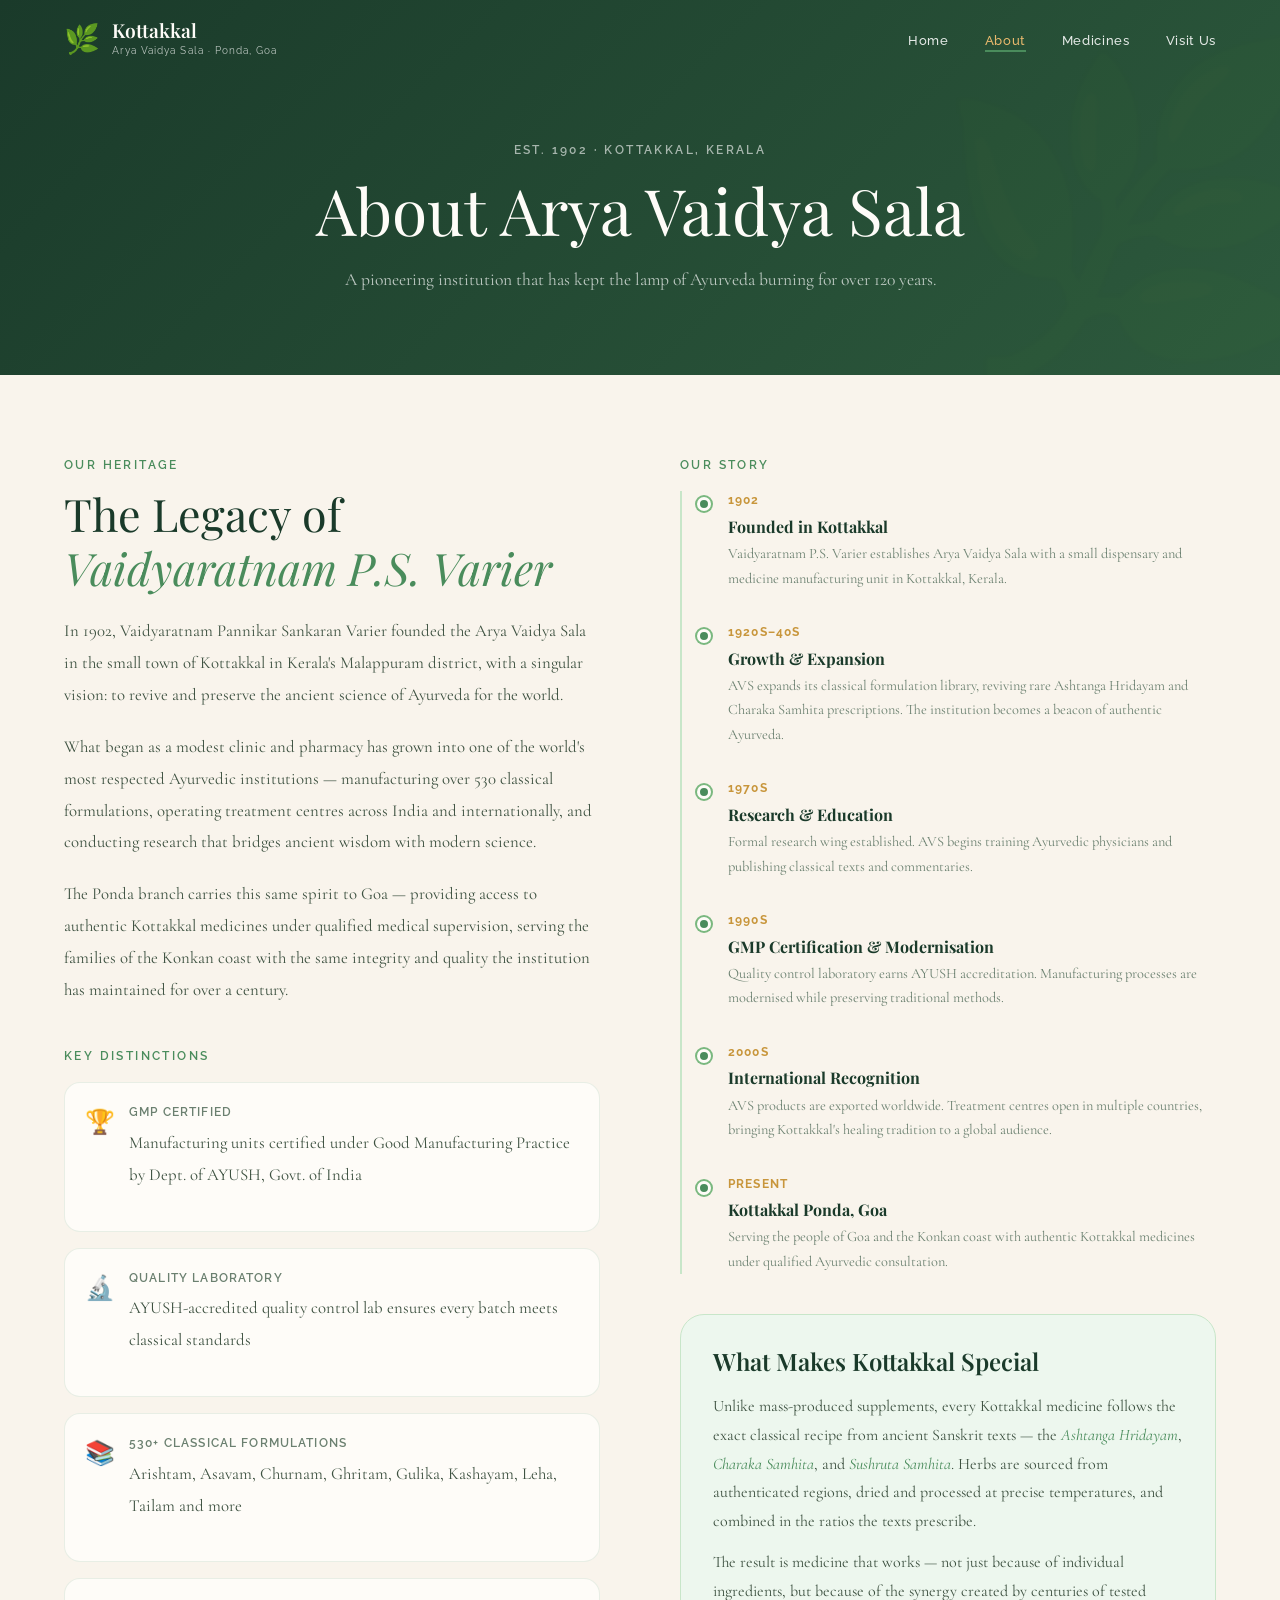
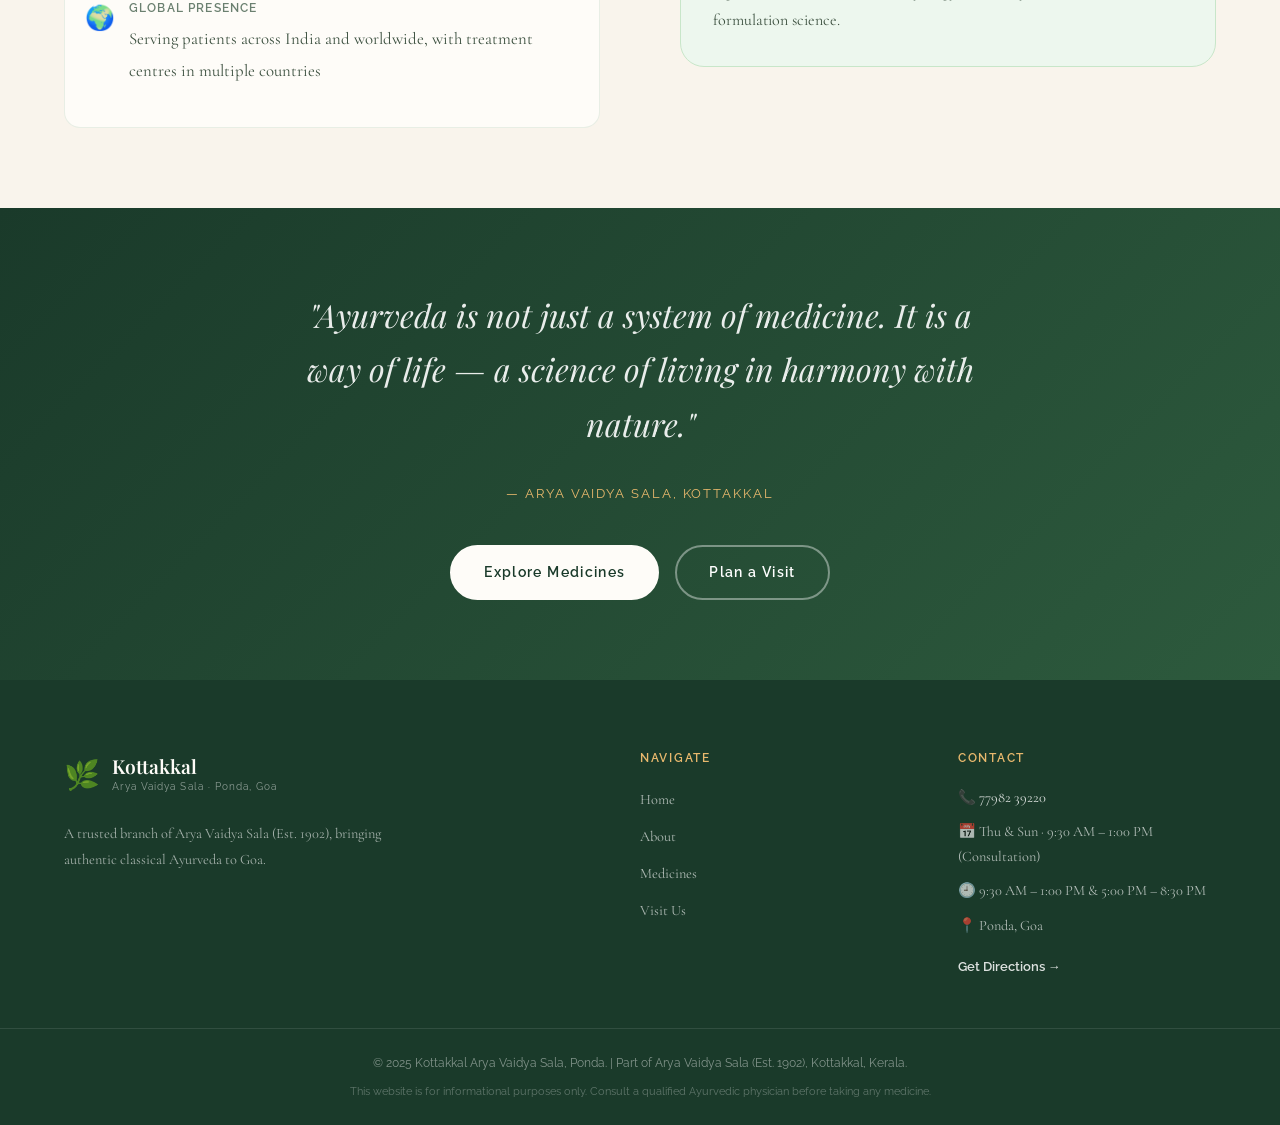
==== commit 2f9636ae: "Add SEO meta tags, Instagram link, and fix navbar visibility - Add title, description, keywords, can" ====
--- a/about.html
+++ b/about.html
@@ -12,7 +12,12 @@
   </script>
   <meta charset="UTF-8" />
   <meta name="viewport" content="width=device-width, initial-scale=1.0" />
-  <title>About – Kottakkal Arya Vaidya Sala, Ponda Goa</title>
+  <title>About Kottakkal Arya Vaidya Sala Ponda | 120 Years of Ayurvedic Excellence</title>
+  <meta name="description" content="Learn about Kottakkal Arya Vaidya Sala — founded in 1902, serving authentic classical Ayurvedic treatment in Ponda, Goa. GMP-certified medicines, qualified doctors, Kerala tradition.">
+  <meta name="keywords" content="Arya Vaidya Sala Ponda, Kottakkal history, authentic ayurveda Goa, Kerala ayurveda doctor Goa, classical ayurveda Ponda">
+  <meta name="robots" content="index, follow">
+  <link rel="canonical" href="https://kottakkalayurvedaponda.in/about.html">
+  <link rel="icon" href="data:image/svg+xml,<svg xmlns='http://www.w3.org/2000/svg' viewBox='0 0 100 100'><text y='.9em' font-size='90'>🌿</text></svg>">
   <link rel="stylesheet" href="style.css" />
   <link href="https://fonts.googleapis.com/css2?family=Playfair+Display:ital,wght@0,400;0,600;1,400&family=Cormorant+Garamond:ital,wght@0,300;0,400;1,300&family=Raleway:wght@300;400;500;600&display=swap" rel="stylesheet" />
   <!-- Security -->
--- a/style.css
+++ b/style.css
@@ -217,8 +217,9 @@
   font-family: var(--font-display);
   font-size: 1.2rem;
   font-weight: 600;
-  color: var(--green-deep);
+  color: var(--white);
   line-height: 1;
+  transition: color 0.3s;
 }
 
 .logo-sub {
@@ -227,9 +228,13 @@
   font-size: 0.65rem;
   font-weight: 400;
   letter-spacing: 0.1em;
-  color: var(--text-soft);
+  color: rgba(255,255,255,0.7);
   margin-top: 2px;
-}
+  transition: color 0.3s;
+}
+
+.navbar.scrolled .logo-title { color: var(--green-deep); }
+.navbar.scrolled .logo-sub { color: var(--text-soft); }
 
 .nav-links {
   display: flex;
@@ -242,10 +247,12 @@
   font-size: 0.82rem;
   font-weight: 500;
   letter-spacing: 0.05em;
-  color: var(--text-dark);
+  color: rgba(255,255,255,0.88);
   position: relative;
   transition: color 0.3s;
 }
+
+.navbar.scrolled .nav-links a { color: var(--text-dark); }
 
 .nav-links a::after {
   content: '';
@@ -259,8 +266,10 @@
 }
 
 .nav-links a:hover, .nav-links a.active {
-  color: var(--green-forest);
-}
+  color: var(--gold-light);
+}
+.navbar.scrolled .nav-links a:hover,
+.navbar.scrolled .nav-links a.active { color: var(--green-forest); }
 .nav-links a:hover::after, .nav-links a.active::after { width: 100%; }
 
 .hamburger {
@@ -276,9 +285,10 @@
   display: block;
   width: 24px;
   height: 2px;
-  background: var(--green-deep);
+  background: var(--white);
   transition: var(--transition);
 }
+.navbar.scrolled .hamburger span { background: var(--green-deep); }
 
 /* ─── HERO ─── */
 .hero {
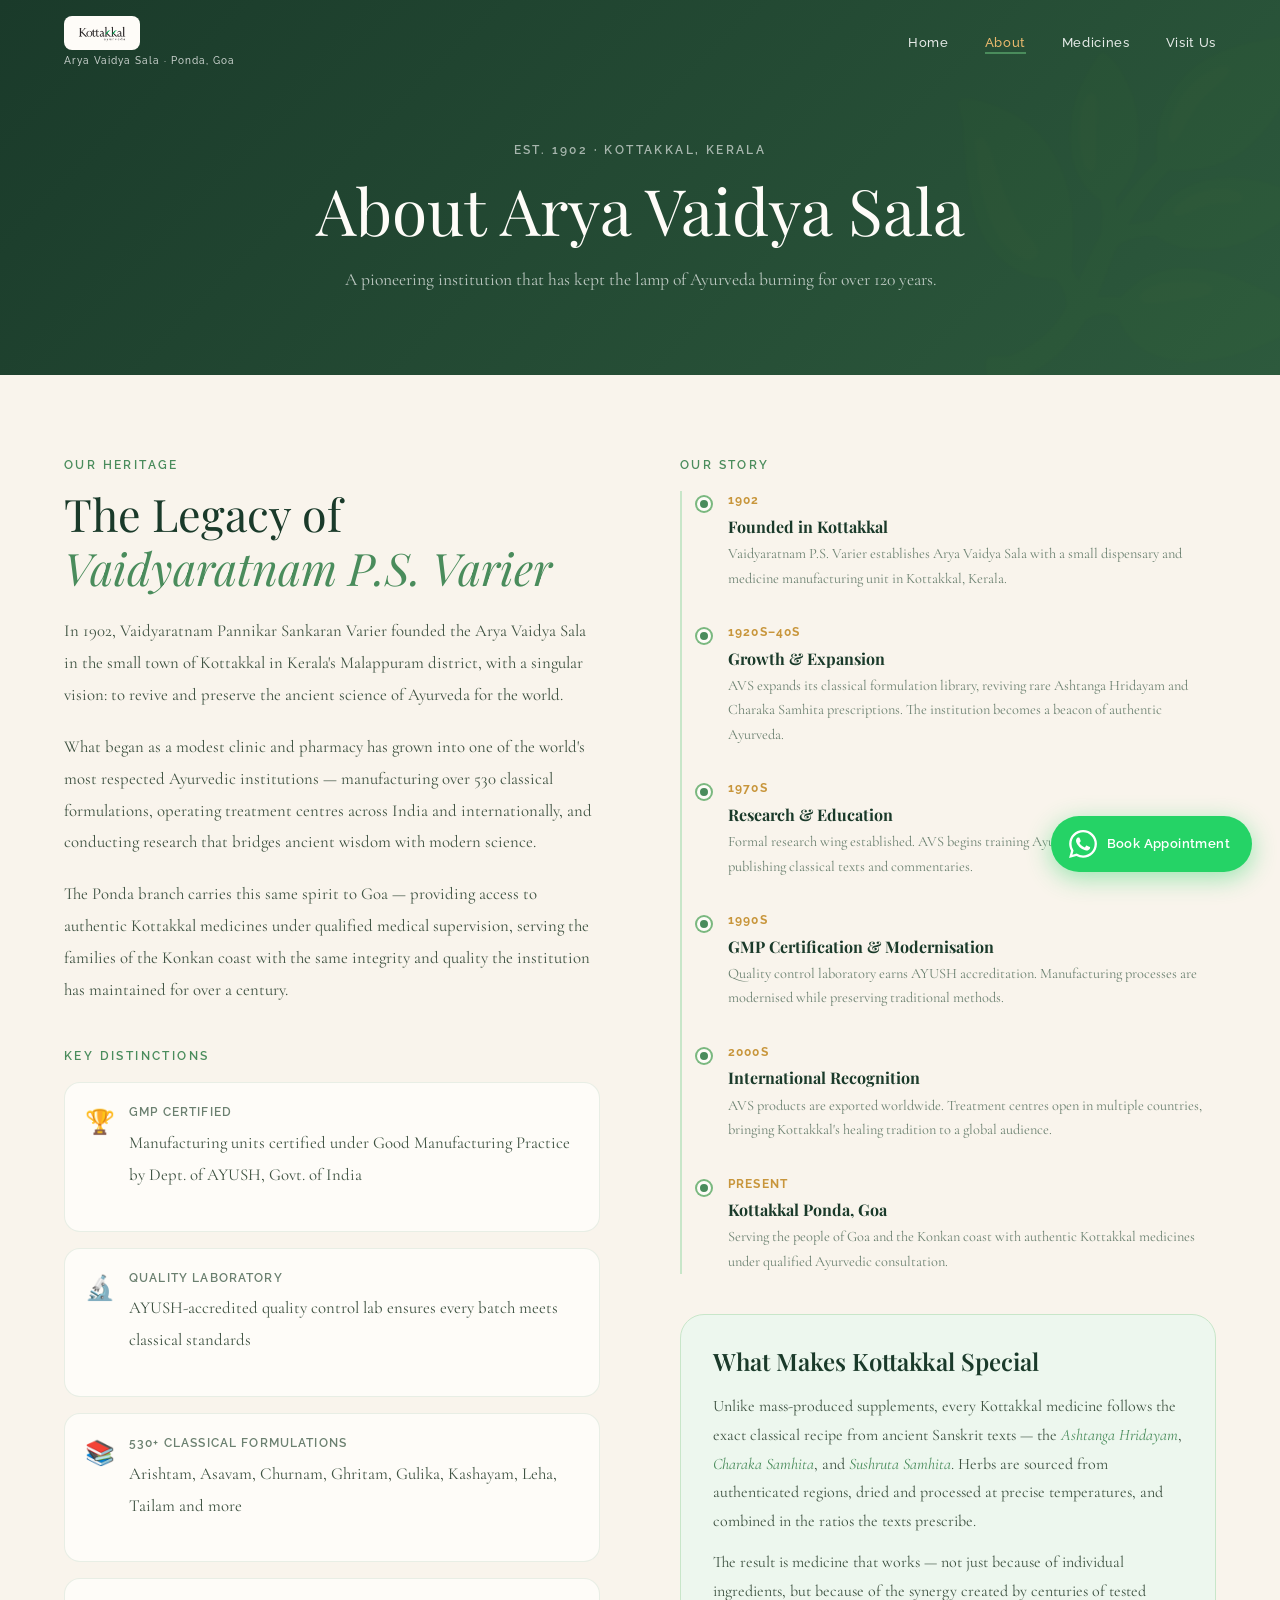
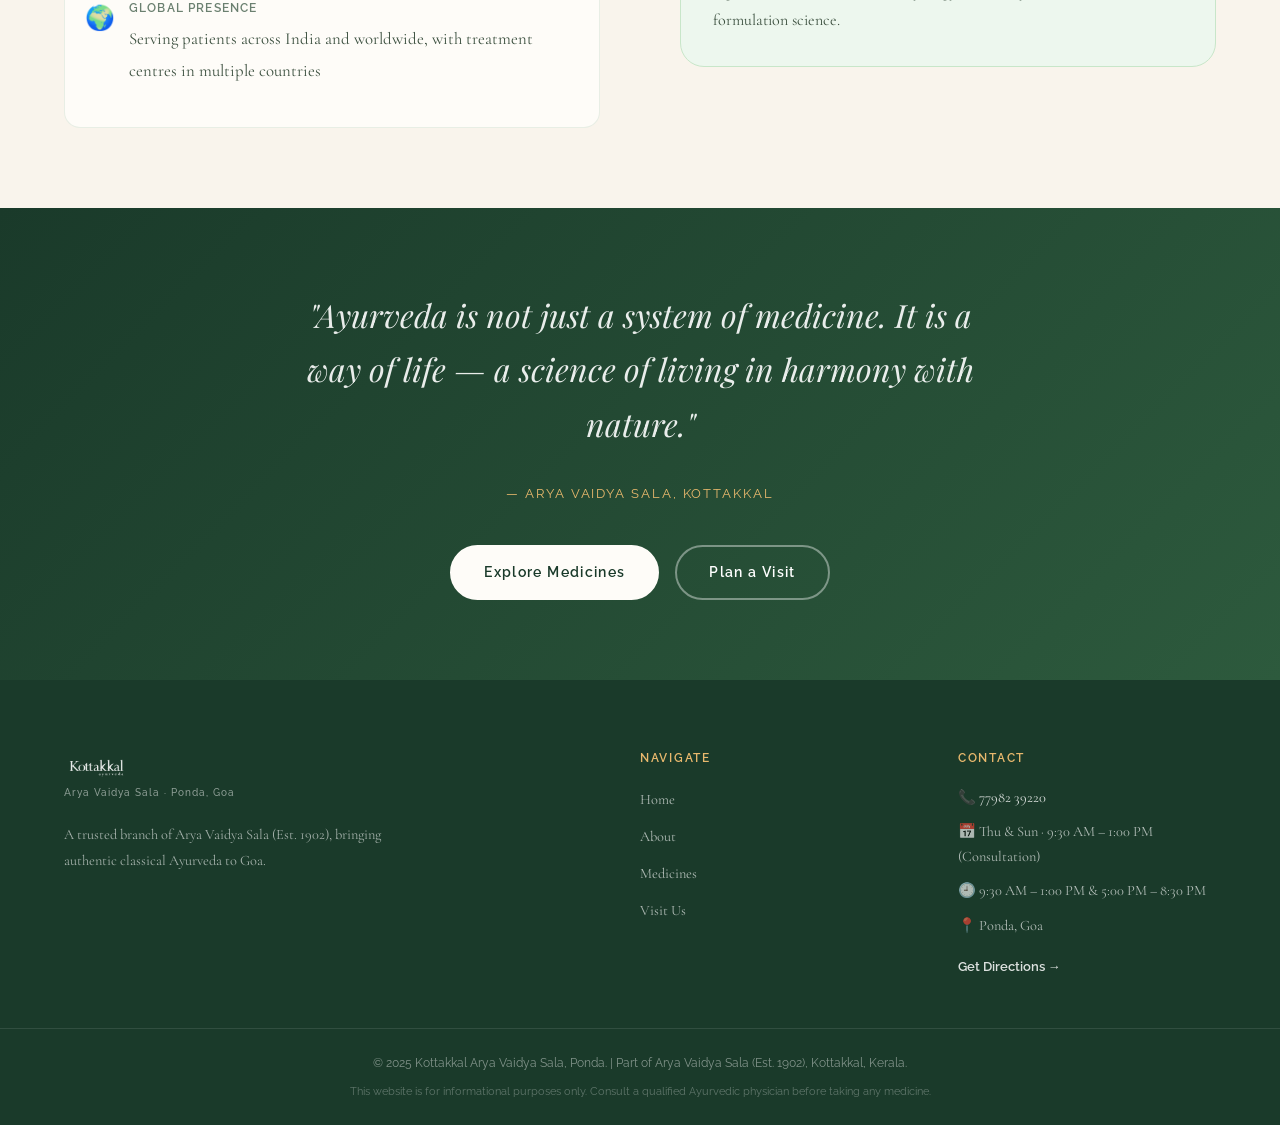
==== commit d2ce2b21: "Add WhatsApp appointment booking, floating CTA, logo updates, and SEO improvements - Book Appointmen" ====
--- a/about.html
+++ b/about.html
@@ -17,20 +17,19 @@
   <meta name="keywords" content="Arya Vaidya Sala Ponda, Kottakkal history, authentic ayurveda Goa, Kerala ayurveda doctor Goa, classical ayurveda Ponda">
   <meta name="robots" content="index, follow">
   <link rel="canonical" href="https://kottakkalayurvedaponda.in/about.html">
-  <link rel="icon" href="data:image/svg+xml,<svg xmlns='http://www.w3.org/2000/svg' viewBox='0 0 100 100'><text y='.9em' font-size='90'>🌿</text></svg>">
+  <link rel="icon" type="image/jpeg" href="logo_kottakkal_original.jpeg">
+  <link rel="apple-touch-icon" sizes="180x180" href="logo_kottakkal_original.jpeg">
+  <meta property="og:type" content="website">
+  <meta property="og:url" content="https://kottakkalayurvedaponda.in/about.html">
+  <meta property="og:title" content="About Kottakkal Arya Vaidya Sala Ponda | 120 Years of Ayurvedic Excellence">
+  <meta property="og:description" content="Learn about Kottakkal Arya Vaidya Sala — founded in 1902, serving authentic classical Ayurvedic treatment in Ponda, Goa.">
+  <meta property="og:image" content="https://kottakkalayurvedaponda.in/logo_kottakkal_original.jpeg">
+  <meta property="og:locale" content="en_IN">
   <link rel="stylesheet" href="style.css" />
   <link href="https://fonts.googleapis.com/css2?family=Playfair+Display:ital,wght@0,400;0,600;1,400&family=Cormorant+Garamond:ital,wght@0,300;0,400;1,300&family=Raleway:wght@300;400;500;600&display=swap" rel="stylesheet" />
   <!-- Security -->
   <meta http-equiv="X-Content-Type-Options" content="nosniff" />
   <meta name="referrer" content="strict-origin-when-cross-origin" />
-  <!-- Google Analytics 4 — Replace G-XXXXXXXXXX with your Measurement ID from analytics.google.com -->
-  <script async src="https://www.googletagmanager.com/gtag/js?id=G-XXXXXXXXXX"></script>
-  <script>
-    window.dataLayer = window.dataLayer || [];
-    function gtag(){dataLayer.push(arguments);}
-    gtag('js', new Date());
-    gtag('config', 'G-XXXXXXXXXX');
-  </script>
 </head>
 <body>
 
@@ -38,11 +37,8 @@
 <nav class="navbar scrolled" id="navbar">
   <div class="nav-inner">
     <a href="index.html" class="logo">
-      <div class="logo-leaf">🌿</div>
-      <div>
-        <span class="logo-title">Kottakkal</span>
-        <span class="logo-sub">Arya Vaidya Sala · Ponda, Goa</span>
-      </div>
+      <img src="kottakal_header_logo.png" alt="Kottakkal Ayurveda" class="logo-img">
+      <span class="logo-sub">Arya Vaidya Sala · Ponda, Goa</span>
     </a>
     <ul class="nav-links">
       <li><a href="index.html">Home</a></li>
@@ -185,11 +181,8 @@
       <div class="footer-grid">
         <div class="f-brand">
           <div class="logo">
-            <div class="logo-leaf">🌿</div>
-            <div>
-              <span class="logo-title">Kottakkal</span>
-              <span class="logo-sub">Arya Vaidya Sala · Ponda, Goa</span>
-            </div>
+            <img src="kottakal_header_logo.png" alt="Kottakkal Ayurveda" class="logo-img logo-img-footer">
+            <span class="logo-sub">Arya Vaidya Sala · Ponda, Goa</span>
           </div>
           <p>A trusted branch of Arya Vaidya Sala (Est. 1902), bringing authentic classical Ayurveda to Goa.</p>
         </div>
--- a/style.css
+++ b/style.css
@@ -197,43 +197,39 @@
 
 .logo {
   display: flex;
-  align-items: center;
-  gap: 12px;
+  flex-direction: column;
+  align-items: flex-start;
+  gap: 3px;
   cursor: pointer;
 }
 
-.logo-leaf {
-  font-size: 1.8rem;
-  animation: leafSway 4s ease-in-out infinite;
-}
-
-@keyframes leafSway {
-  0%, 100% { transform: rotate(-5deg); }
-  50% { transform: rotate(5deg); }
-}
-
-.logo-title {
+.logo-img {
+  height: 34px;
+  width: auto;
   display: block;
-  font-family: var(--font-display);
-  font-size: 1.2rem;
-  font-weight: 600;
-  color: var(--white);
-  line-height: 1;
-  transition: color 0.3s;
+  background: var(--white);
+  padding: 4px 10px;
+  border-radius: var(--radius-sm);
+}
+
+.logo-img-footer {
+  filter: brightness(0) invert(1);
+  background: transparent;
+  padding: 0;
+  height: 30px;
+  opacity: 0.9;
 }
 
 .logo-sub {
   display: block;
   font-family: var(--font-ui);
-  font-size: 0.65rem;
-  font-weight: 400;
+  font-size: 0.62rem;
+  font-weight: 500;
   letter-spacing: 0.1em;
-  color: rgba(255,255,255,0.7);
-  margin-top: 2px;
+  color: rgba(255,255,255,0.75);
   transition: color 0.3s;
 }
 
-.navbar.scrolled .logo-title { color: var(--green-deep); }
 .navbar.scrolled .logo-sub { color: var(--text-soft); }
 
 .nav-links {
@@ -874,7 +870,6 @@
 }
 
 .f-brand .logo { margin-bottom: 20px; }
-.f-brand .logo-title { color: var(--white); }
 .f-brand .logo-sub { color: rgba(255,255,255,0.5); }
 .f-brand p {
   font-size: 0.9rem;
@@ -1212,6 +1207,219 @@
   color: var(--text-soft);
   line-height: 1.7;
   margin-bottom: 0;
+}
+
+/* ─── APPOINTMENT BOOKING ─── */
+.appointment {
+  padding: 100px 0;
+  background: var(--white);
+  position: relative;
+  overflow: hidden;
+}
+
+.appointment::before {
+  content: '';
+  position: absolute;
+  top: 0; left: 0; right: 0;
+  height: 3px;
+  background: linear-gradient(90deg, var(--green-mid), var(--gold), var(--green-mid));
+}
+
+.appt-inner {
+  display: grid;
+  grid-template-columns: 1fr 1fr;
+  gap: 80px;
+  align-items: start;
+}
+
+.appt-text h2 { color: var(--green-deep); margin-bottom: 20px; }
+.appt-text > p {
+  font-size: 1.05rem;
+  color: var(--text-mid);
+  line-height: 1.9;
+  margin-bottom: 32px;
+}
+
+.appt-info {
+  display: flex;
+  flex-direction: column;
+  gap: 12px;
+}
+
+.appt-info-item {
+  display: flex;
+  align-items: center;
+  gap: 14px;
+  background: var(--cream);
+  border-radius: var(--radius-md);
+  padding: 14px 20px;
+  border-left: 3px solid var(--green-mid);
+}
+
+.appt-info-item span { font-size: 1.2rem; flex-shrink: 0; }
+.appt-info-item p {
+  font-family: var(--font-ui);
+  font-size: 0.88rem;
+  color: var(--text-dark);
+  margin: 0;
+  font-weight: 500;
+}
+.appt-info-item a { color: var(--green-forest); }
+
+.appt-form-wrap {
+  background: var(--cream);
+  border-radius: var(--radius-xl);
+  padding: 48px 40px;
+  border: 1px solid var(--green-pale);
+  box-shadow: var(--shadow-soft);
+}
+
+.appt-form {
+  display: flex;
+  flex-direction: column;
+  gap: 22px;
+}
+
+.form-group {
+  display: flex;
+  flex-direction: column;
+  gap: 8px;
+}
+
+.form-group label {
+  font-family: var(--font-ui);
+  font-size: 0.75rem;
+  font-weight: 600;
+  letter-spacing: 0.1em;
+  text-transform: uppercase;
+  color: var(--text-soft);
+}
+
+.label-note {
+  font-weight: 400;
+  text-transform: none;
+  letter-spacing: 0;
+  font-size: 0.72rem;
+  color: var(--green-mid);
+}
+
+.form-group input {
+  font-family: var(--font-body);
+  font-size: 1rem;
+  color: var(--text-dark);
+  background: var(--white);
+  border: 1.5px solid var(--green-pale);
+  border-radius: var(--radius-md);
+  padding: 13px 18px;
+  outline: none;
+  transition: var(--transition);
+  width: 100%;
+}
+
+.form-group input:focus {
+  border-color: var(--green-mid);
+  box-shadow: 0 0 0 3px rgba(74,140,92,0.10);
+}
+
+.form-group input.error {
+  border-color: var(--kerala-red);
+  box-shadow: 0 0 0 3px rgba(181,52,30,0.08);
+}
+
+.form-group input.valid {
+  border-color: var(--green-mid);
+}
+
+.form-hint {
+  font-family: var(--font-ui);
+  font-size: 0.76rem;
+  color: var(--kerala-red);
+  margin: 0;
+  min-height: 1.1em;
+  line-height: 1.5;
+}
+
+.form-hint.success { color: var(--green-forest); }
+
+.btn-whatsapp {
+  background: #25D366;
+  color: var(--white);
+  border-color: #25D366;
+  font-size: 0.9rem;
+  padding: 16px 32px;
+  justify-content: center;
+  width: 100%;
+  margin-top: 4px;
+  gap: 10px;
+}
+
+.btn-whatsapp:hover {
+  background: #1fba58;
+  border-color: #1fba58;
+  transform: translateY(-2px);
+  box-shadow: 0 8px 24px rgba(37,211,102,0.30);
+}
+
+.form-privacy {
+  font-family: var(--font-ui);
+  font-size: 0.70rem;
+  color: var(--text-soft);
+  text-align: center;
+  margin: 0;
+  line-height: 1.6;
+}
+
+/* ─── FLOATING WHATSAPP BUTTON ─── */
+.float-wa-btn {
+  position: fixed;
+  bottom: 28px;
+  right: 28px;
+  z-index: 9999;
+  display: flex;
+  align-items: center;
+  gap: 10px;
+  background: #25D366;
+  color: #fff;
+  border-radius: 50px;
+  padding: 14px 22px 14px 18px;
+  box-shadow: 0 6px 24px rgba(37,211,102,0.45);
+  font-family: var(--font-ui);
+  font-size: 0.82rem;
+  font-weight: 600;
+  letter-spacing: 0.03em;
+  text-decoration: none;
+  transition: background 0.3s ease, transform 0.3s ease, box-shadow 0.3s ease;
+  white-space: nowrap;
+}
+
+.float-wa-btn:hover {
+  background: #1fba58;
+  transform: translateY(-3px);
+  box-shadow: 0 10px 32px rgba(37,211,102,0.55);
+}
+
+.float-wa-btn svg { flex-shrink: 0; }
+
+@media (max-width: 480px) {
+  .float-wa-btn { padding: 13px; border-radius: 50%; }
+  .float-wa-label { display: none; }
+}
+
+/* ─── NAV APPOINTMENT BUTTON ─── */
+.nav-appt-btn {
+  background: var(--green-forest);
+  color: var(--white) !important;
+  padding: 8px 18px;
+  border-radius: 50px;
+  font-family: var(--font-ui);
+  font-size: 0.8rem !important;
+  font-weight: 600;
+  transition: var(--transition);
+}
+
+.nav-appt-btn:hover {
+  background: var(--green-deep) !important;
+  color: var(--white) !important;
 }
 
 /* ─── RESPONSIVE ─── */
@@ -1262,6 +1470,9 @@
 
   .strip-content { flex-direction: column; gap: 8px; text-align: center; }
   .sep { display: none; }
+
+  .appt-inner { grid-template-columns: 1fr; gap: 40px; }
+  .appt-form-wrap { padding: 32px 24px; border-radius: var(--radius-lg); }
 }
 
 @media (max-width: 480px) {
